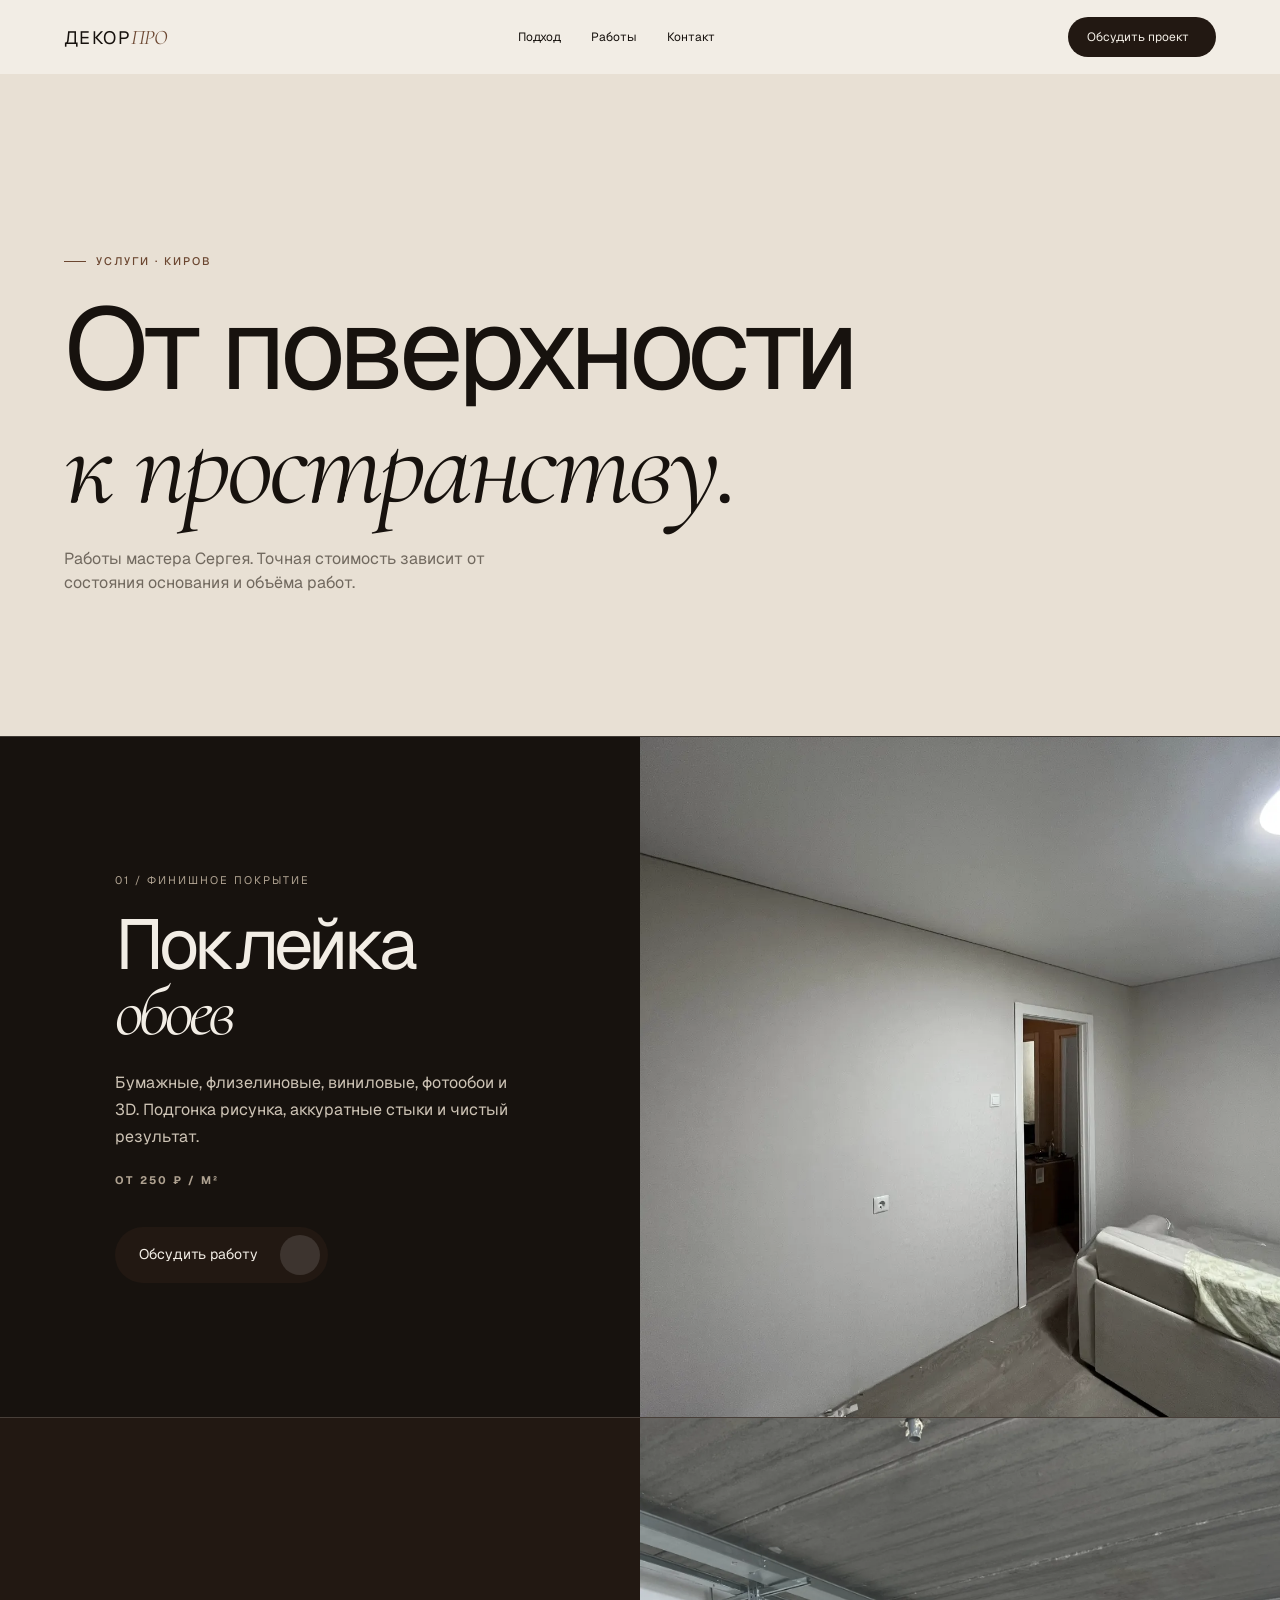
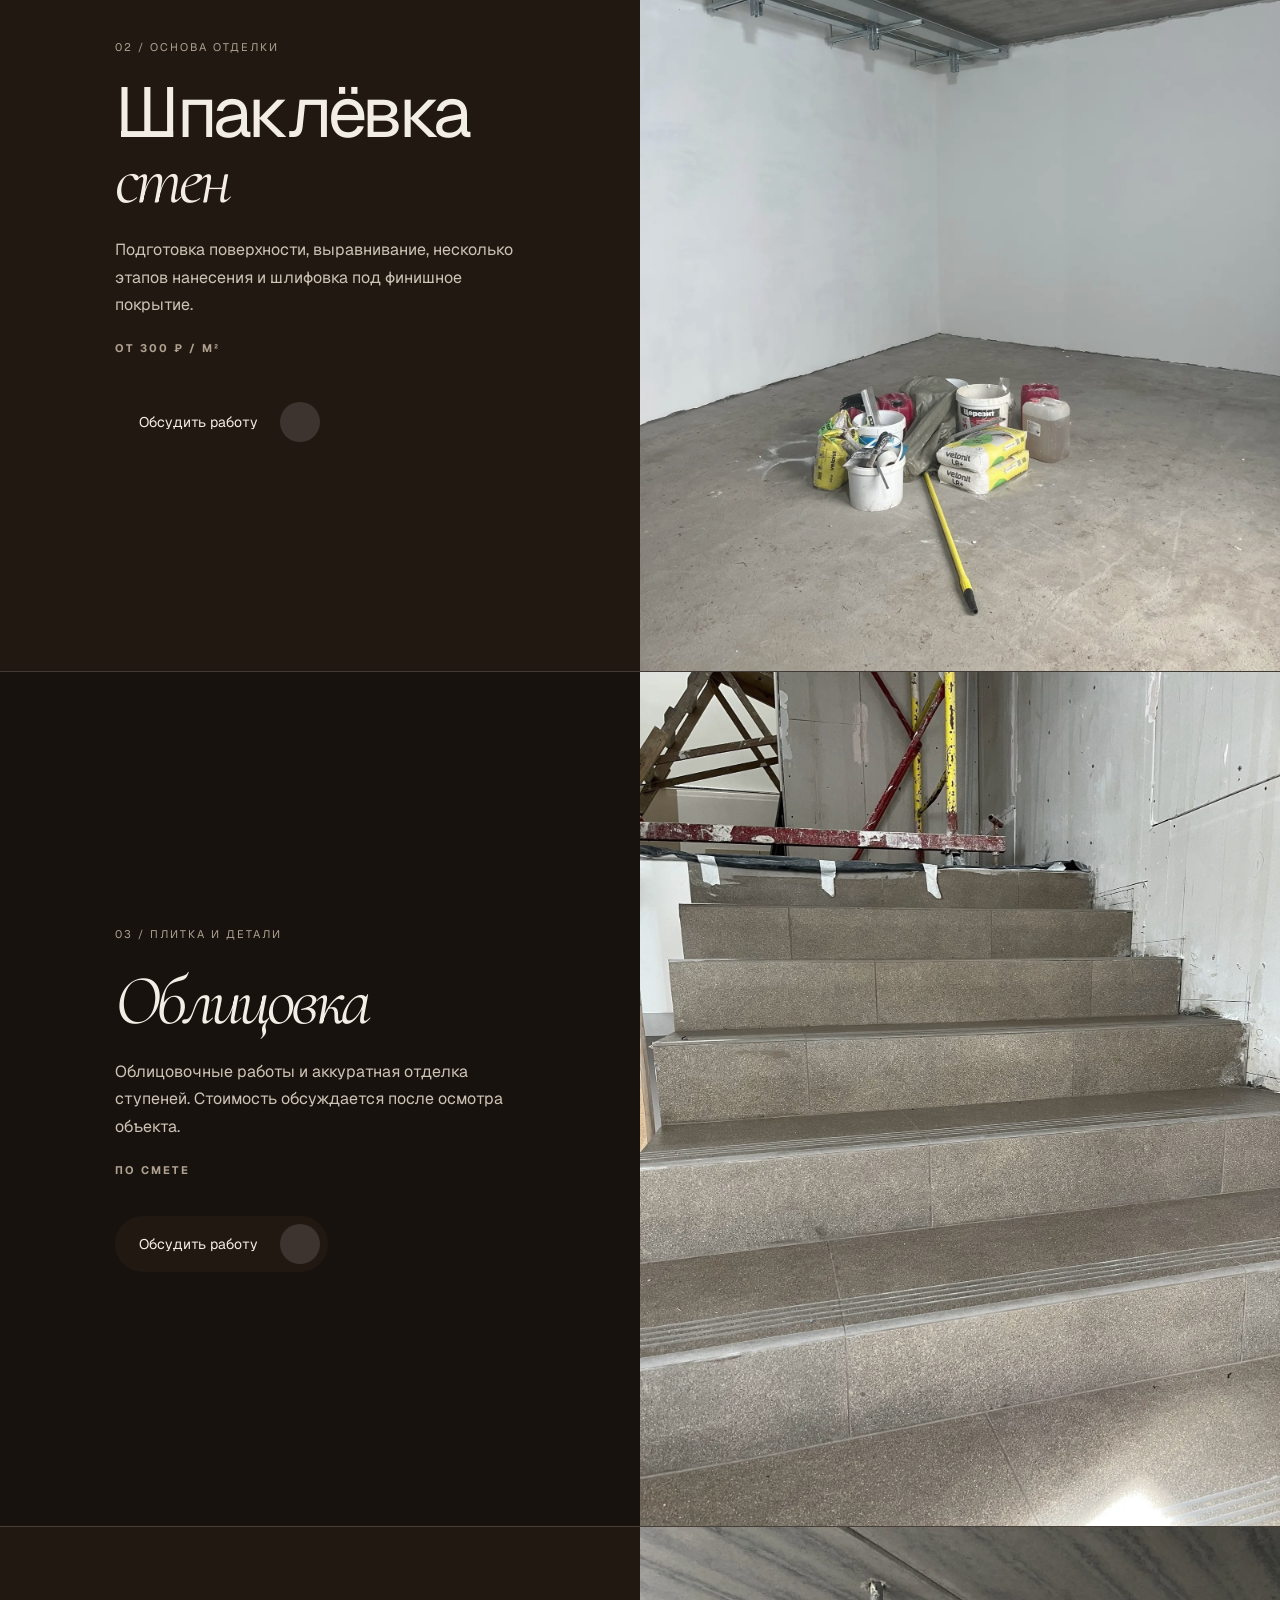
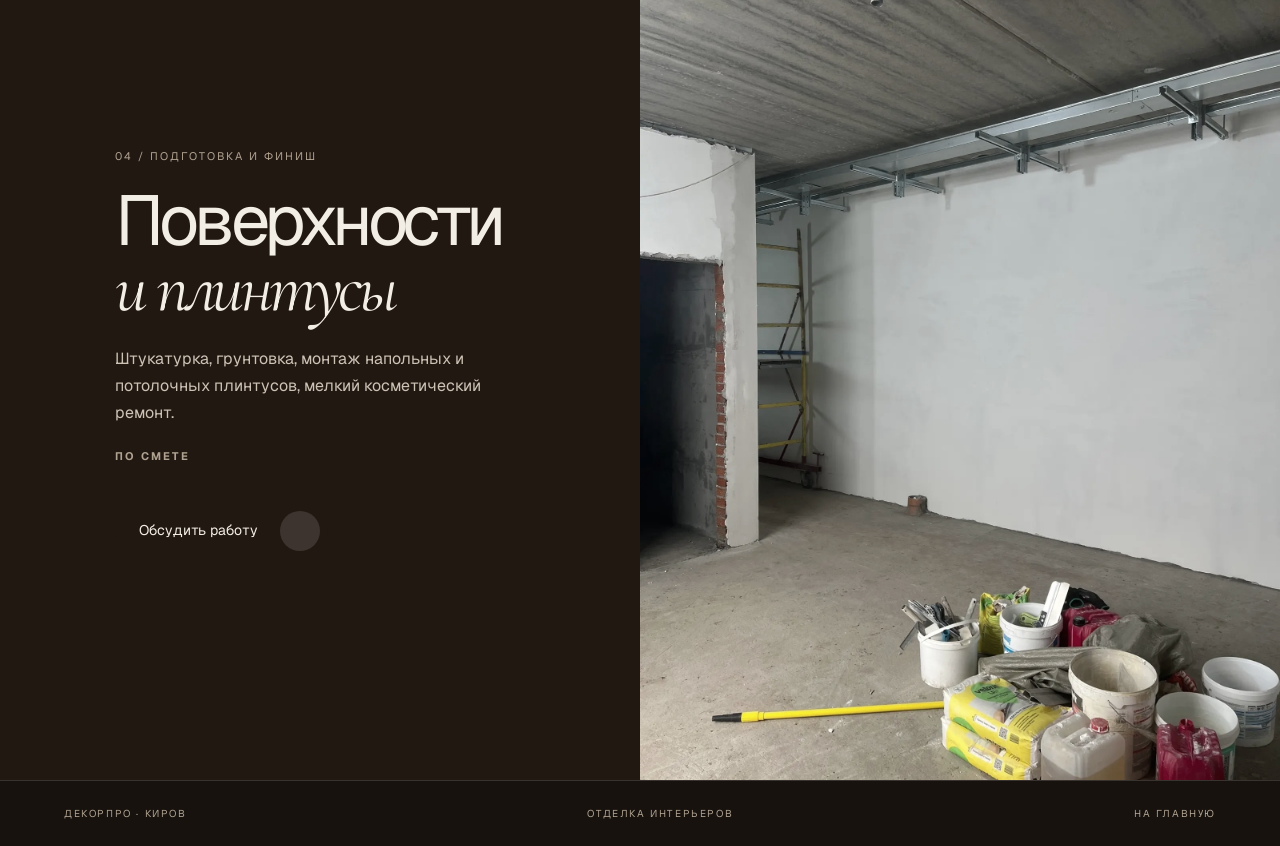
==== services.html @ c345dfd0 "Build DecorPro site and refine responsive interactions" ====
<!doctype html><html lang="ru"><head><meta charset="utf-8"><meta name="viewport" content="width=device-width,initial-scale=1"><meta name="description" content="Услуги ДекорПро в Кирове: поклейка обоев, шпаклёвка, облицовка, подготовка поверхностей."><title>Услуги — ДекорПро</title><link rel="preconnect" href="https://fonts.googleapis.com"><link rel="preconnect" href="https://fonts.gstatic.com" crossorigin><link href="https://fonts.googleapis.com/css2?family=Cormorant+Garamond:ital,wght@0,400;1,400;1,500&family=Geist:wght@300..600&display=swap" rel="stylesheet"><link rel="stylesheet" href="site.css"><link rel="stylesheet" href="services.css"></head><body><header class="nav static"><a class="wordmark" href="index.html">ДЕКОР<i>ПРО</i></a><nav><a href="index.html#approach">Подход</a><a href="index.html#works">Работы</a><a href="index.html#contact">Контакт</a></nav><a class="nav-cta" href="index.html#contact">Обсудить проект <b></b></a></header><main><section class="service-lead"><div class="wrap"><p class="kicker">Услуги · Киров</p><h1 class="display">От поверхности<br><span>к пространству.</span></h1><p>Работы мастера Сергея. Точная стоимость зависит от состояния основания и объёма работ.</p></div></section><section class="service-detail" id="wallpaper"><div class="service-copy"><span>01 / ФИНИШНОЕ ПОКРЫТИЕ</span><h2>Поклейка<br><i>обоев</i></h2><p>Бумажные, флизелиновые, виниловые, фотообои и 3D. Подгонка рисунка, аккуратные стыки и чистый результат.</p><strong>ОТ 250 ₽ / М²</strong><a class="pill" href="index.html#contact">Обсудить работу <b></b></a></div><img src="assets/oboi-1.webp" alt="Отделанная обоями комната"></section><section class="service-detail reverse" id="plaster"><div class="service-copy"><span>02 / ОСНОВА ОТДЕЛКИ</span><h2>Шпаклёвка<br><i>стен</i></h2><p>Подготовка поверхности, выравнивание, несколько этапов нанесения и шлифовка под финишное покрытие.</p><strong>ОТ 300 ₽ / М²</strong><a class="pill" href="index.html#contact">Обсудить работу <b></b></a></div><img src="assets/shpaklevka-1.webp" alt="Подготовленные стены помещения"></section><section class="service-detail" id="tiling"><div class="service-copy"><span>03 / ПЛИТКА И ДЕТАЛИ</span><h2><i>Облицовка</i></h2><p>Облицовочные работы и аккуратная отделка ступеней. Стоимость обсуждается после осмотра объекта.</p><strong>ПО СМЕТЕ</strong><a class="pill" href="index.html#contact">Обсудить работу <b></b></a></div><img src="assets/oblicovka-1.webp" alt="Облицованные лестничные ступени"></section><section class="service-detail reverse" id="preparation"><div class="service-copy"><span>04 / ПОДГОТОВКА И ФИНИШ</span><h2>Поверхности<br><i>и плинтусы</i></h2><p>Штукатурка, грунтовка, монтаж напольных и потолочных плинтусов, мелкий косметический ремонт.</p><strong>ПО СМЕТЕ</strong><a class="pill" href="index.html#contact">Обсудить работу <b></b></a></div><img src="assets/shpaklevka-2.webp" alt="Работы по подготовке поверхностей"></section></main><footer><span>ДЕКОРПРО · КИРОВ</span><span>ОТДЕЛКА ИНТЕРЬЕРОВ</span><a href="index.html">НА ГЛАВНУЮ </a></footer></body></html>
---- site.css ----
@import url('https://fonts.googleapis.com/css2?family=Cormorant+Garamond:ital,wght@0,400;1,400;1,500&family=Geist:wght@300..600&display=swap');
:root{--cream:#f2ede5;--linen:#e8e0d4;--sand:#afa291;--taupe:#8b7c69;--walnut:#6b4630;--espresso:#221812;--dark:#17120e;--ink:#17120e;--muted:#71695f;--hair:rgba(23,18,14,.14);--gutter:clamp(18px,5vw,70px);--max:1380px;--serif:'Cormorant Garamond',Georgia,serif;--sans:Geist,Arial,sans-serif;--ease:cubic-bezier(.23,1,.32,1)}
*{box-sizing:border-box}html{scroll-behavior:smooth}body{margin:0;background:var(--cream);color:var(--ink);font-family:var(--sans);line-height:1.5;overflow-x:clip}a{color:inherit;text-decoration:none}button,input,textarea{font:inherit}button{cursor:pointer}img{max-width:100%;display:block}p,h1,h2,h3{margin:0}.wrap{max-width:calc(var(--max) + 2 * var(--gutter));padding-inline:var(--gutter);margin:auto}.skip{position:fixed;z-index:1000;top:10px;left:10px;background:var(--dark);color:var(--cream);padding:10px 14px;transform:translateY(-150%)}.skip:focus{transform:none}:focus-visible{outline:2px solid var(--walnut);outline-offset:4px}.kicker{font-size:11px;text-transform:uppercase;letter-spacing:.18em;color:var(--walnut);font-weight:500;display:flex;gap:10px;align-items:center}.kicker:before{content:'';width:22px;height:1px;background:currentColor}.kicker.light{color:var(--sand)}.display,.heading,.contact-title{font-weight:400;letter-spacing:-.055em;line-height:.98}.display{font-size:clamp(3.5rem,9vw,9rem)}.heading{font-size:clamp(2.65rem,5.8vw,6.25rem);margin-top:20px}.display span,.heading span,.contact-title span,.modal h2 span{font-family:var(--serif);font-style:italic;font-weight:400;letter-spacing:-.035em}.dark{background:var(--dark);color:var(--cream)}
.intro-screen{position:fixed;z-index:200;inset:0;background:var(--cream);display:grid;place-content:center;text-align:center;gap:0;font-size:clamp(4rem,13vw,13rem);letter-spacing:-.09em;line-height:.65;animation:intro 1.45s var(--ease) forwards}.intro-screen i{font:italic 1em var(--serif);color:var(--walnut)}.intro-screen small{font:500 10px var(--sans);letter-spacing:.28em;margin-top:36px}.no-js .intro-screen{display:none}@keyframes intro{0%,55%{opacity:1;clip-path:inset(0)}100%{opacity:0;visibility:hidden;clip-path:inset(0 0 100% 0)}}
.nav{height:74px;position:fixed;inset:0 0 auto;z-index:40;display:flex;align-items:center;justify-content:space-between;padding:0 var(--gutter);transition:transform .45s var(--ease),background .3s,color .3s}.nav.scrolled{background:rgba(242,237,229,.92);backdrop-filter:blur(12px)}.nav.hidden{transform:translateY(-110%)}.wordmark{font-size:18px;letter-spacing:.08em}.wordmark i{font:italic 1.15em var(--serif);color:var(--walnut);letter-spacing:-.04em}.nav nav{display:flex;gap:30px;font-size:12px}.nav nav a{position:relative}.nav nav a:after{content:'';position:absolute;height:1px;background:currentColor;inset:auto 0 -5px;scale:0 1;transform-origin:left;transition:scale .3s}.nav nav a:hover:after{scale:1}.nav-cta{font-size:12px;border-bottom:1px solid var(--ink);padding-bottom:4px}.nav-cta b{color:var(--walnut);margin-left:8px}.burger,.mobile-menu{display:none}
.hero{padding-top:clamp(110px,16vh,185px)}.hero-copy{position:relative;z-index:2}.hero-lead{max-width:440px;font-size:clamp(15px,1.25vw,19px);line-height:1.65;margin-top:30px;color:var(--muted)}.hero-actions{display:flex;align-items:center;gap:28px;margin-top:34px}.pill{border:0;background:var(--espresso);color:var(--cream);border-radius:999px;min-height:56px;padding:7px 8px 7px 24px;display:inline-flex;align-items:center;gap:22px;font-size:14px;transition:background .3s,transform .3s}.pill b{display:grid;place-items:center;width:40px;height:40px;border-radius:50%;background:rgba(255,255,255,.12);font-size:17px;transition:transform .4s var(--ease)}.pill:hover{background:#3b2a20}.pill:hover b{transform:translateX(3px) rotate(-8deg)}.quiet-link{font-size:14px;border-bottom:1px solid var(--ink);padding-bottom:5px}.hero-stage{height:155vh;margin-top:clamp(65px,10vw,145px);position:relative}.hero-frame{position:sticky;top:0;margin:0 auto;width:min(83vw,1120px);height:100vh;border-radius:28px;overflow:hidden;transition:width .1s,border-radius .1s}.hero-frame img{width:100%;height:100%;object-fit:cover;object-position:center}.hero-frame figcaption{position:absolute;inset:auto 25px 22px;color:white;font-size:10px;letter-spacing:.14em;display:flex;justify-content:space-between;width:calc(100% - 50px);text-shadow:0 2px 10px #000}.hero-frame figcaption:before{content:'';position:absolute;inset:-25px -25px;background:linear-gradient(transparent,#0008);z-index:-1}
.manifesto{padding:clamp(110px,16vw,240px) 0}.word-scrub{font-size:clamp(2rem,4.6vw,5.5rem);line-height:1.08;letter-spacing:-.05em;max-width:1140px;margin-top:34px}.word-scrub span{color:var(--sand);transition:color .4s}.word-scrub span.on{color:var(--ink)}.principles{padding:clamp(100px,12vw,170px) 0}.section-head{max-width:1000px}.principle-grid{margin-top:clamp(65px,9vw,130px);display:grid;grid-template-columns:repeat(3,1fr);border-top:1px solid rgba(242,237,229,.2)}.principle-grid p{padding:25px 28px 0 0;font-size:clamp(16px,1.5vw,20px);line-height:1.55;color:#cdc3b5;border-right:1px solid rgba(242,237,229,.2);margin-right:28px}.process{padding:clamp(80px,12vw,160px) 0;background:var(--linen)}.process-grid{display:grid;grid-template-columns:1.05fr .95fr;gap:clamp(35px,8vw,120px)}.process-media{height:70vh;min-height:580px;position:sticky;top:11vh;overflow:hidden}.process-media img{height:100%;width:100%;object-fit:cover;transition:opacity .35s,transform .6s var(--ease)}.process-media img.changing{opacity:.25;transform:scale(1.04)}.process-count{position:absolute;inset:auto 20px 18px;display:flex;gap:12px;align-items:center;color:white;font-size:12px;letter-spacing:.15em}.process-count i{height:1px;background:white;width:35px}.process-list{padding-top:5px}.process-list .kicker{margin-bottom:35px}.process-list article{padding:24px 0;border-top:1px solid var(--hair);opacity:.38;transition:opacity .35s}.process-list article.is-active{opacity:1}.process-list article span{font-size:11px;letter-spacing:.15em;color:var(--walnut)}.process-list h3{font-size:clamp(25px,3vw,42px);font-weight:400;letter-spacing:-.04em;margin:8px 0}.process-list p{color:var(--muted);max-width:370px}.ticker{overflow:hidden;white-space:nowrap;background:var(--walnut);color:var(--cream);padding:21px 0;font-size:clamp(28px,4vw,60px);letter-spacing:-.04em}.ticker div{display:inline-block;animation:ticker 24s linear infinite}.ticker i{font-family:var(--serif);font-style:italic;color:var(--sand)}@keyframes ticker{to{transform:translateX(-50%)}}.portfolio{padding:clamp(100px,14vw,190px) 0}.section-head.side{max-width:none;display:flex;justify-content:space-between;align-items:end;gap:40px}.section-head.side>p{max-width:320px;color:var(--sand);font-size:15px}.gallery{margin-top:65px;display:grid;grid-template-columns:1.4fr .6fr;gap:28px}.gallery-main{aspect-ratio:1.1;overflow:hidden;background:var(--espresso)}.gallery-main img{width:100%;height:100%;object-fit:cover;transition:opacity .25s,transform .5s}.gallery-main img.fade{opacity:.2;transform:scale(1.03)}.gallery-copy{display:flex;flex-direction:column;justify-content:end}.gallery-copy>p{font-size:11px;letter-spacing:.16em;color:var(--sand)}.gallery-copy h3{font-size:clamp(28px,3vw,45px);font-weight:400;letter-spacing:-.04em;margin:8px 0 28px}.gallery-thumbs{display:grid;grid-template-columns:repeat(4,1fr);gap:8px}.gallery-thumbs button{padding:0;border:1px solid transparent;background:none;opacity:.55;transition:opacity .25s,border .25s}.gallery-thumbs button.active{opacity:1;border-color:var(--cream)}.gallery-thumbs img{width:100%;height:82px;object-fit:cover}.services{padding:clamp(100px,14vw,190px) 0}.service-list{border-top:1px solid var(--hair);margin-top:65px}.service-list a{display:grid;grid-template-columns:70px 1fr 160px 28px;gap:20px;align-items:center;padding:24px 0;border-bottom:1px solid var(--hair);transition:padding .35s,color .3s}.service-list a:hover{padding-inline:14px;color:var(--walnut)}.service-list span,.service-list small{font-size:11px;letter-spacing:.12em}.service-list strong{font-size:clamp(24px,3vw,42px);font-weight:400;letter-spacing:-.04em}.service-list b{font-size:22px;font-weight:400}.selector{padding:clamp(90px,12vw,160px) 0}.selector-grid{display:grid;grid-template-columns:1fr 1fr;gap:10vw}.repair-choice fieldset{border:0;padding:0;margin:0}.repair-choice legend{font-size:11px;text-transform:uppercase;letter-spacing:.16em;color:var(--sand);margin-bottom:18px}.repair-choice label{display:block;border-top:1px solid rgba(242,237,229,.22);padding:16px 0;font-size:clamp(22px,2.5vw,35px);cursor:pointer}.repair-choice label:last-of-type{border-bottom:1px solid rgba(242,237,229,.22)}.repair-choice input{position:absolute;opacity:0}.repair-choice label span{display:flex;justify-content:space-between}.repair-choice label span:after{content:'+';color:var(--sand);opacity:0;transition:opacity .25s}.repair-choice input:checked+span{color:var(--sand)}.repair-choice input:checked+span:after{opacity:1}.light-pill{background:var(--cream);color:var(--ink);margin-top:28px}.light-pill b{background:rgba(23,18,14,.08)}.form-hint{font-size:12px;color:var(--sand);margin-top:14px}.faq{padding:clamp(100px,14vw,190px) 0}.faq-list{margin-top:60px;border-top:1px solid var(--hair)}.faq-list article{border-bottom:1px solid var(--hair)}.faq-list button{width:100%;border:0;background:none;padding:23px 0;display:flex;text-align:left;align-items:center;justify-content:space-between;font-size:clamp(20px,2.3vw,34px);letter-spacing:-.04em}.faq-list button i{font-style:normal;color:var(--walnut);transition:transform .35s}.faq-list article>div{display:grid;grid-template-rows:0fr;transition:grid-template-rows .4s var(--ease)}.faq-list article>div p{overflow:hidden;max-width:680px;color:var(--muted);padding:0;transition:padding .4s}.faq-list article.open>div{grid-template-rows:1fr}.faq-list article.open>div p{padding:0 0 26px}.faq-list article.open button i{transform:rotate(45deg)}.contact{padding:clamp(110px,15vw,220px) 0 0;text-align:center;overflow:hidden}.contact .kicker{justify-content:center}.contact-title{font-size:clamp(3.8rem,9vw,10rem);margin:20px 0 26px}.contact>div>p:not(.kicker){max-width:540px;margin:0 auto;color:var(--sand);font-size:16px}.contact .pill{margin-top:35px}.big-brand{font-size:clamp(5rem,18vw,22rem);letter-spacing:-.1em;line-height:.72;margin-top:clamp(100px,13vw,200px);white-space:nowrap;color:rgba(242,237,229,.12)}.big-brand i{font:italic 1.08em var(--serif)}footer{background:var(--dark);color:var(--sand);border-top:1px solid rgba(242,237,229,.15);padding:25px var(--gutter);font-size:10px;letter-spacing:.16em;display:flex;justify-content:space-between}.modal{border:0;padding:0;background:transparent;max-width:620px;width:calc(100% - 30px)}.modal::backdrop{background:rgba(23,18,14,.68);backdrop-filter:blur(5px)}.modal form{position:relative;background:var(--cream);padding:clamp(28px,5vw,58px);display:grid;gap:14px}.modal h2{font-size:clamp(40px,5vw,66px);font-weight:400;line-height:.95;letter-spacing:-.05em;margin:10px 0 16px}.modal input,.modal textarea{border:0;border-bottom:1px solid var(--hair);background:transparent;padding:14px 0;outline:0}.modal textarea{resize:vertical}.modal-close{position:absolute;right:18px;top:14px;border:0;background:none;font-size:32px}.modal-note{font-size:11px;color:var(--muted);margin-top:5px}
@media(max-width:760px){.nav{height:62px}.nav nav,.nav-cta{display:none}.burger{display:grid;gap:5px;border:0;background:none;padding:12px}.burger span{width:24px;height:1px;background:currentColor;transition:transform .3s}.burger.open span:first-child{transform:translateY(3px) rotate(45deg)}.burger.open span:last-child{transform:translateY(-3px) rotate(-45deg)}.mobile-menu{position:fixed;z-index:35;inset:0;background:var(--dark);color:var(--cream);padding:110px var(--gutter) 30px;flex-direction:column;gap:16px;font-size:clamp(38px,11vw,62px);letter-spacing:-.06em;transform:translateY(-100%);transition:transform .55s var(--ease)}.mobile-menu.open{display:flex;transform:none}.mobile-menu a:last-child{font:italic .95em var(--serif);color:var(--sand);margin-top:auto}.hero{padding-top:120px}.hero-stage{height:110vh;margin-top:60px}.hero-frame{width:calc(100vw - 28px);height:70vh;top:15vh}.hero-frame figcaption{font-size:8px;inset:auto 15px 14px;width:calc(100% - 30px)}.hero-frame figcaption:before{inset:-16px -15px}.hero-actions{gap:18px}.process-grid,.selector-grid,.gallery{grid-template-columns:1fr}.process-media{height:52vh;min-height:360px;position:relative;top:auto}.process-list{margin-top:30px}.principle-grid{grid-template-columns:1fr}.principle-grid p{padding:20px 0;border-right:0;border-bottom:1px solid rgba(242,237,229,.2);margin:0}.section-head.side{display:block}.section-head.side>p{margin-top:22px}.gallery{margin-top:40px}.gallery-main{aspect-ratio:1/.9}.gallery-thumbs img{height:60px}.service-list{margin-top:42px}.service-list a{grid-template-columns:34px 1fr 22px;gap:11px}.service-list small{grid-column:2}.service-list b{grid-column:3;grid-row:1/3}.selector-grid{gap:50px}.faq-list{margin-top:42px}.contact{padding-top:110px}footer{gap:15px;flex-wrap:wrap}.intro-screen small{margin-top:20px}.word-scrub{line-height:1.12}}
/* Centered opening composition, aligned with the observed reference. */
.story{padding:clamp(100px,14vw,190px) 0;background:var(--linen)}.story-grid{display:grid;grid-template-columns:1.1fr .9fr;gap:8vw}.story-copy{padding-top:70px}.story-copy p{font-size:clamp(17px,1.5vw,22px);line-height:1.65;margin-bottom:24px;color:#4f463c}.story-copy span{font-size:10px;letter-spacing:.17em;color:var(--walnut)}.identity{padding:clamp(90px,12vw,160px) 0;background:var(--cream)}.identity-grid{display:grid;grid-template-columns:.4fr 1fr;gap:5vw;align-items:start}.identity-mark{font-size:clamp(4rem,11vw,12rem);letter-spacing:-.09em;line-height:1;margin-bottom:25px}.identity-mark i{font:italic 1.05em var(--serif);color:var(--walnut)}.identity-grid p:last-child{max-width:580px;color:var(--muted);font-size:clamp(18px,1.5vw,23px);line-height:1.55}.details{padding:clamp(100px,14vw,190px) 0;background:var(--cream)}.detail-grid{display:grid;grid-template-columns:repeat(3,1fr);gap:20px;margin-top:65px}.detail-card img{aspect-ratio:3/4;width:100%;object-fit:cover;background:var(--linen)}.detail-card:nth-child(2){padding-top:75px}.detail-card:nth-child(3){padding-top:150px}.detail-card span{display:block;color:var(--walnut);font-size:10px;letter-spacing:.16em;margin-top:20px}.detail-card h3{font-size:clamp(24px,2.5vw,36px);font-weight:400;letter-spacing:-.04em;margin:9px 0}.detail-card p{font-size:15px;color:var(--muted);line-height:1.6;max-width:340px}.motion-ready .split-reveal,.motion-ready .reveal,.motion-ready .detail-card,.motion-ready .story-copy{opacity:0;transform:translateY(32px);transition:opacity .8s var(--ease),transform .8s var(--ease)}.motion-ready .split-reveal.visible,.motion-ready .reveal.visible,.motion-ready .detail-card.visible,.motion-ready .story-copy.visible{opacity:1;transform:none}.motion-ready .hero .split-reveal,.motion-ready .hero .reveal{animation:hero-enter .8s var(--ease) 1.3s both}@keyframes hero-enter{from{opacity:0;transform:translateY(28px)}to{opacity:1;transform:none}}
@media(max-width:760px){.story-grid,.identity-grid{grid-template-columns:1fr}.story-copy{padding-top:15px}.detail-grid{grid-template-columns:1fr;gap:45px}.detail-card:nth-child(2),.detail-card:nth-child(3){padding-top:0}.detail-card img{aspect-ratio:4/3}.identity-mark{font-size:clamp(3.7rem,13vw,7rem)}}
.nav:not(.static){inset:10px 14px auto;height:56px;border-radius:999px;border:1px solid rgba(23,18,14,.06);background:rgba(242,237,229,.82);box-shadow:0 8px 24px rgba(34,24,18,.055);padding:0 18px;backdrop-filter:blur(16px)}
.nav-cta{border:0;border-radius:999px;padding:11px 19px;background:var(--espresso);color:var(--cream)}
.hero-copy{text-align:center}.hero-copy .kicker{justify-content:center;margin-bottom:28px}.hero-copy .display{font-size:clamp(2.65rem,8.7vw,9rem);line-height:.99}.hero-lead{max-width:590px;margin:30px auto 0}.hero-actions{justify-content:center}.hero-actions .quiet-link{border:1px solid var(--hair);border-radius:999px;padding:16px 24px}.hero-stage{margin-top:94px}.hero-frame{width:68vw;max-width:none}
@media(max-width:520px){.hero{padding-top:125px}.hero-actions{flex-wrap:wrap;gap:12px}.hero-copy .display{font-size:clamp(2.55rem,10vw,3.6rem)}.hero-stage{margin-top:65px}.hero-frame{width:88vw}.hero-lead{font-size:15px}}
@media(prefers-reduced-motion:reduce){*,*:before,*:after{animation-duration:.01ms!important;transition-duration:.01ms!important;scroll-behavior:auto!important}.intro-screen{display:none}.hero-frame{position:relative;top:auto}.hero-stage{height:auto;padding-bottom:20px}.mobile-menu{transition:none}}

.no-intro .hero .split-reveal,.no-intro .hero .reveal{animation-delay:.12s}
---- services.css ----
.nav.static{position:relative;background:var(--cream)}.service-lead{padding:clamp(100px,14vw,190px) 0 clamp(80px,11vw,145px);background:var(--linen)}.service-lead .display{margin-top:22px}.service-lead .display span{font-family:var(--serif);font-style:italic}.service-lead p:last-child{margin-top:25px;max-width:460px;color:var(--muted);font-size:16px}.service-detail{display:grid;grid-template-columns:1fr 1fr;min-height:680px;background:var(--dark);color:var(--cream);border-top:1px solid rgba(242,237,229,.18)}.service-detail.reverse{background:var(--espresso)}.service-detail img{width:100%;height:100%;min-height:680px;object-fit:cover;filter:saturate(.78)}.service-copy{padding:clamp(55px,9vw,150px);display:flex;justify-content:center;flex-direction:column;align-items:flex-start}.service-copy span,.service-copy strong{font-size:11px;letter-spacing:.18em;color:var(--sand)}.service-copy h2{font-size:clamp(3.2rem,5.5vw,6.5rem);font-weight:400;line-height:.92;letter-spacing:-.06em;margin:24px 0}.service-copy h2 i{font-family:var(--serif);font-style:italic;font-weight:400}.service-copy p{max-width:420px;color:#cdc3b5;line-height:1.7;font-size:16px}.service-copy strong{margin-top:22px}.service-copy .pill{margin-top:38px}@media(max-width:760px){.nav.static nav,.nav.static .nav-cta{display:none}.service-detail{grid-template-columns:1fr}.service-detail.reverse .service-copy{order:0}.service-detail img{min-height:0;height:420px}.service-copy{padding:75px var(--gutter)} }
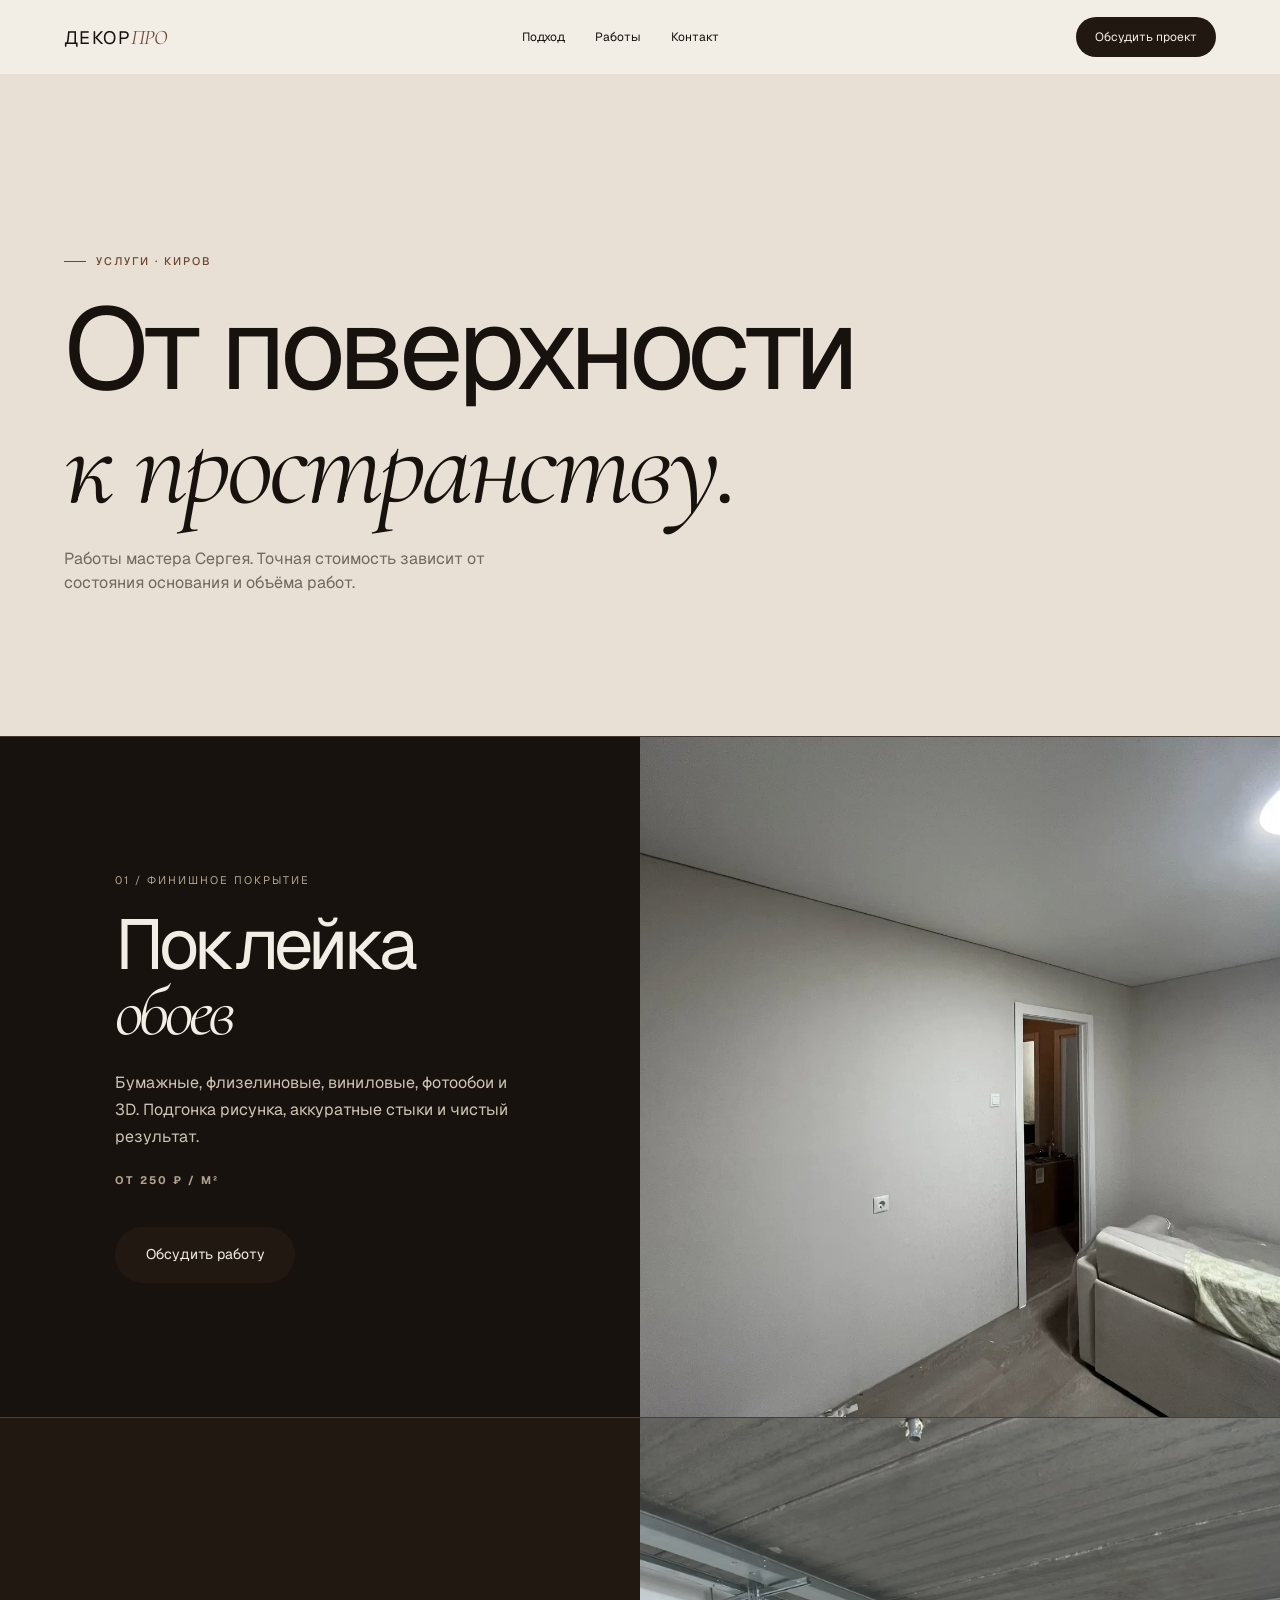
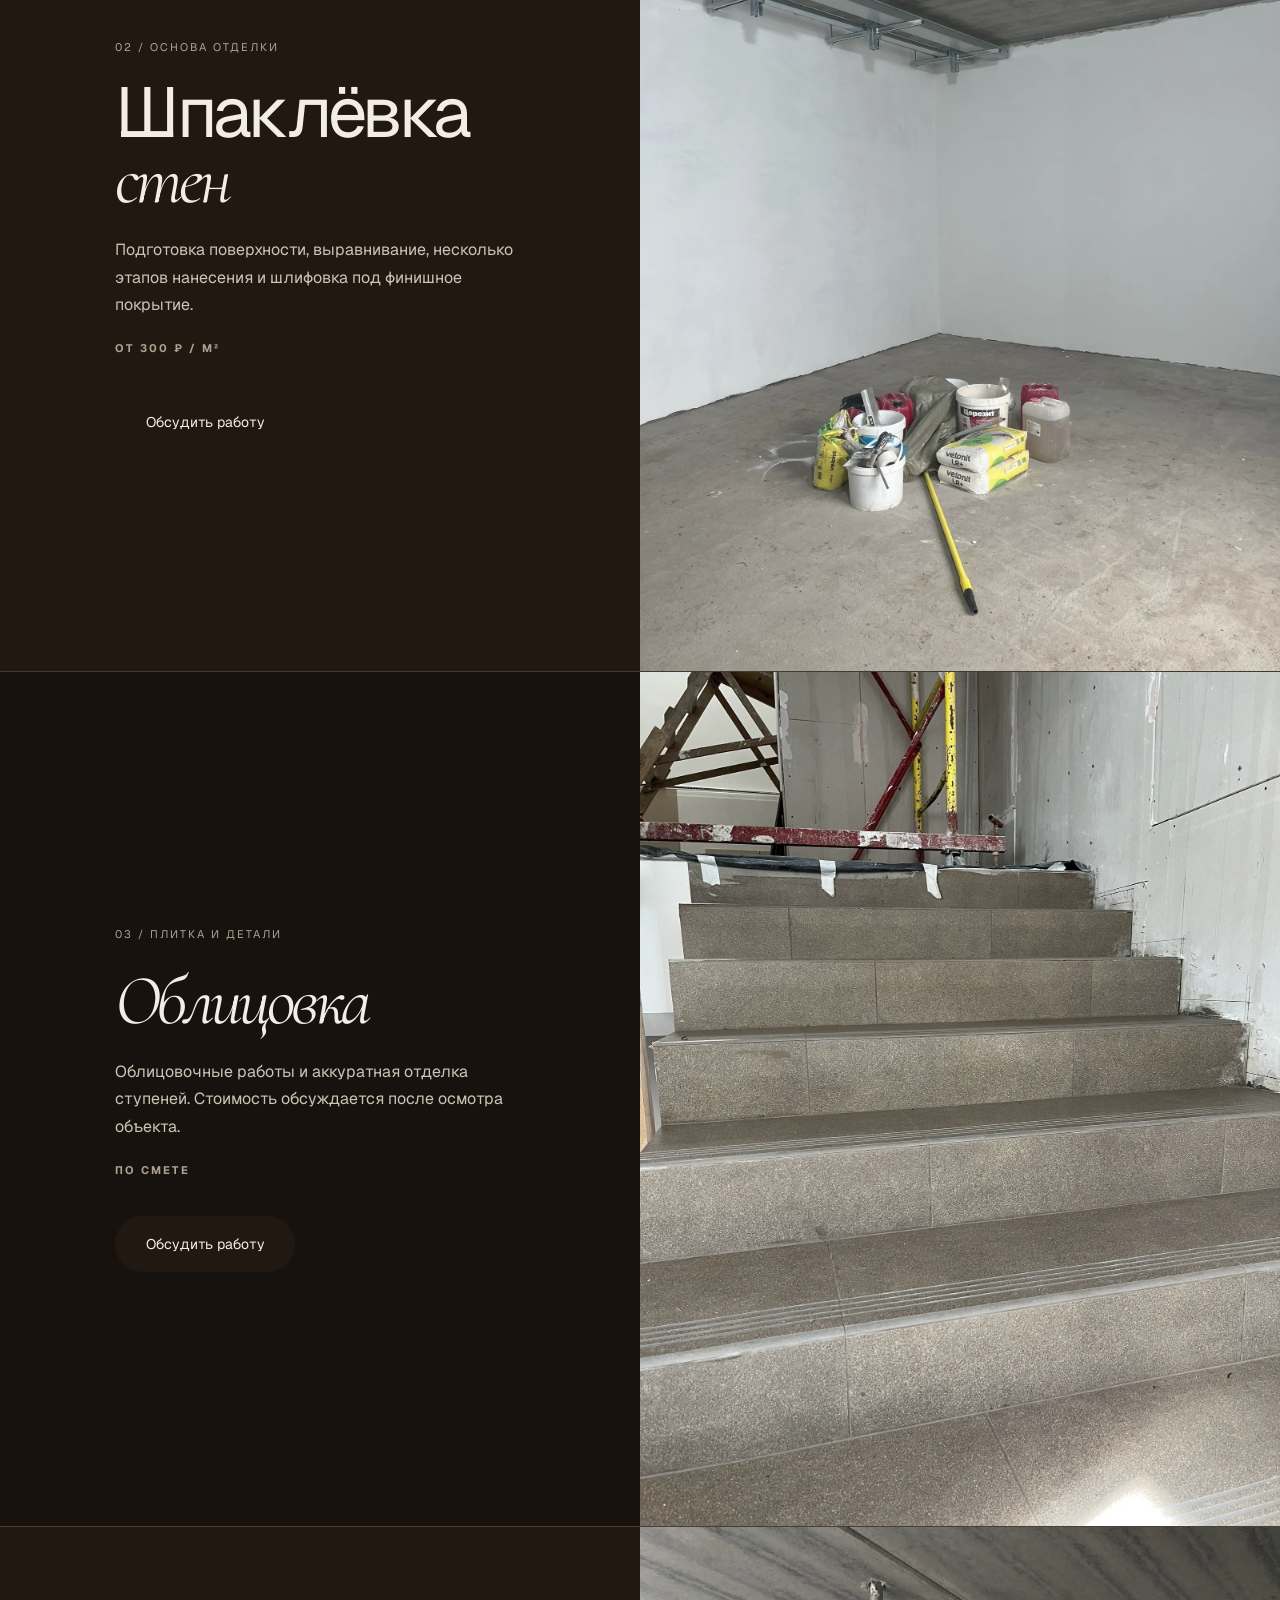
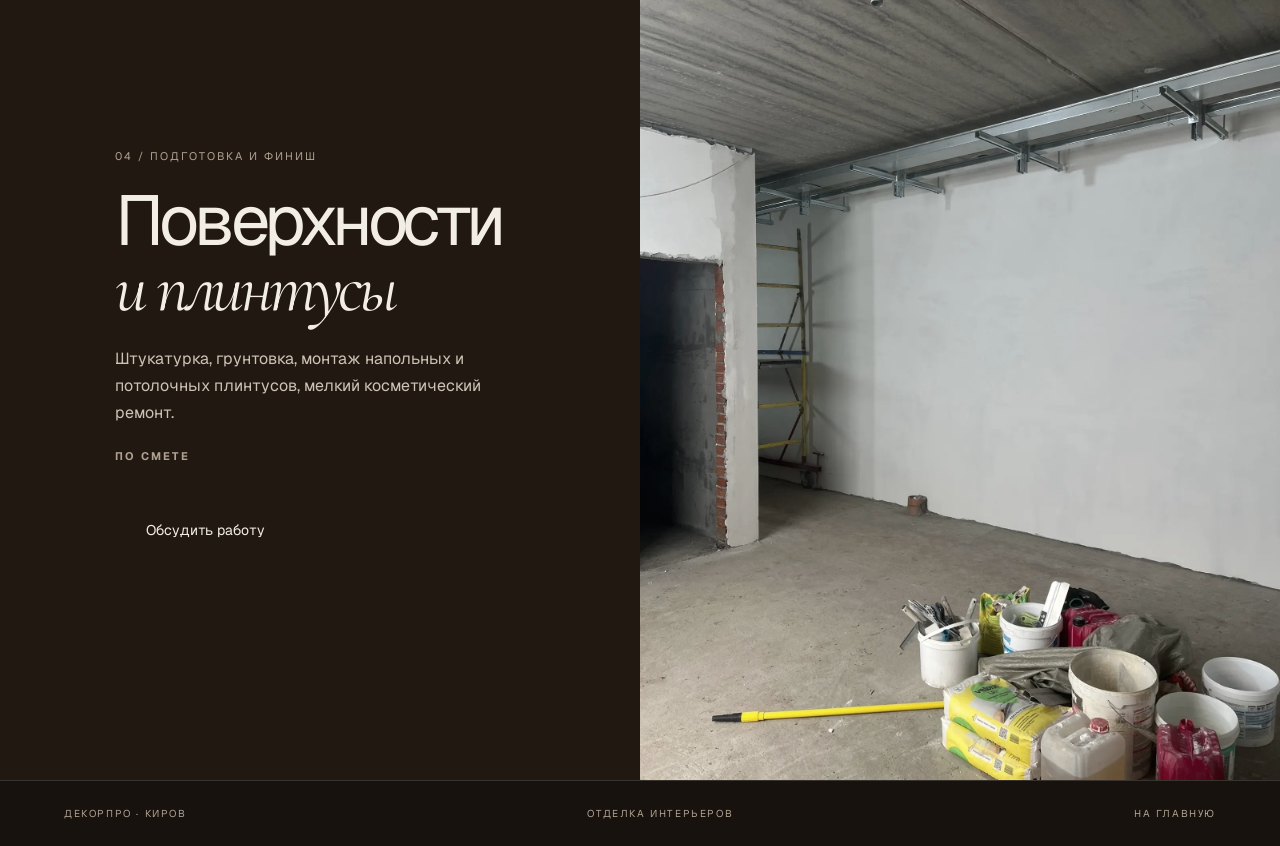
==== commit 0ce51bee: "Polish service page links and buttons" ====
--- a/services.html
+++ b/services.html
@@ -1 +1 @@
-<!doctype html><html lang="ru"><head><meta charset="utf-8"><meta name="viewport" content="width=device-width,initial-scale=1"><meta name="description" content="Услуги ДекорПро в Кирове: поклейка обоев, шпаклёвка, облицовка, подготовка поверхностей."><title>Услуги — ДекорПро</title><link rel="preconnect" href="https://fonts.googleapis.com"><link rel="preconnect" href="https://fonts.gstatic.com" crossorigin><link href="https://fonts.googleapis.com/css2?family=Cormorant+Garamond:ital,wght@0,400;1,400;1,500&family=Geist:wght@300..600&display=swap" rel="stylesheet"><link rel="stylesheet" href="site.css"><link rel="stylesheet" href="services.css"></head><body><header class="nav static"><a class="wordmark" href="index.html">ДЕКОР<i>ПРО</i></a><nav><a href="index.html#approach">Подход</a><a href="index.html#works">Работы</a><a href="index.html#contact">Контакт</a></nav><a class="nav-cta" href="index.html#contact">Обсудить проект <b></b></a></header><main><section class="service-lead"><div class="wrap"><p class="kicker">Услуги · Киров</p><h1 class="display">От поверхности<br><span>к пространству.</span></h1><p>Работы мастера Сергея. Точная стоимость зависит от состояния основания и объёма работ.</p></div></section><section class="service-detail" id="wallpaper"><div class="service-copy"><span>01 / ФИНИШНОЕ ПОКРЫТИЕ</span><h2>Поклейка<br><i>обоев</i></h2><p>Бумажные, флизелиновые, виниловые, фотообои и 3D. Подгонка рисунка, аккуратные стыки и чистый результат.</p><strong>ОТ 250 ₽ / М²</strong><a class="pill" href="index.html#contact">Обсудить работу <b></b></a></div><img src="assets/oboi-1.webp" alt="Отделанная обоями комната"></section><section class="service-detail reverse" id="plaster"><div class="service-copy"><span>02 / ОСНОВА ОТДЕЛКИ</span><h2>Шпаклёвка<br><i>стен</i></h2><p>Подготовка поверхности, выравнивание, несколько этапов нанесения и шлифовка под финишное покрытие.</p><strong>ОТ 300 ₽ / М²</strong><a class="pill" href="index.html#contact">Обсудить работу <b></b></a></div><img src="assets/shpaklevka-1.webp" alt="Подготовленные стены помещения"></section><section class="service-detail" id="tiling"><div class="service-copy"><span>03 / ПЛИТКА И ДЕТАЛИ</span><h2><i>Облицовка</i></h2><p>Облицовочные работы и аккуратная отделка ступеней. Стоимость обсуждается после осмотра объекта.</p><strong>ПО СМЕТЕ</strong><a class="pill" href="index.html#contact">Обсудить работу <b></b></a></div><img src="assets/oblicovka-1.webp" alt="Облицованные лестничные ступени"></section><section class="service-detail reverse" id="preparation"><div class="service-copy"><span>04 / ПОДГОТОВКА И ФИНИШ</span><h2>Поверхности<br><i>и плинтусы</i></h2><p>Штукатурка, грунтовка, монтаж напольных и потолочных плинтусов, мелкий косметический ремонт.</p><strong>ПО СМЕТЕ</strong><a class="pill" href="index.html#contact">Обсудить работу <b></b></a></div><img src="assets/shpaklevka-2.webp" alt="Работы по подготовке поверхностей"></section></main><footer><span>ДЕКОРПРО · КИРОВ</span><span>ОТДЕЛКА ИНТЕРЬЕРОВ</span><a href="index.html">НА ГЛАВНУЮ </a></footer></body></html>
+<!doctype html><html lang="ru"><head><meta charset="utf-8"><meta name="viewport" content="width=device-width,initial-scale=1"><meta name="description" content="Услуги ДекорПро в Кирове: поклейка обоев, шпаклёвка, облицовка, подготовка поверхностей."><title>Услуги — ДекорПро</title><link rel="preconnect" href="https://fonts.googleapis.com"><link rel="preconnect" href="https://fonts.gstatic.com" crossorigin><link href="https://fonts.googleapis.com/css2?family=Cormorant+Garamond:ital,wght@0,400;1,400;1,500&family=Geist:wght@300..600&display=swap" rel="stylesheet"><link rel="stylesheet" href="site.css"><link rel="stylesheet" href="services.css"></head><body><header class="nav static"><a class="wordmark" href="index.html">ДЕКОР<i>ПРО</i></a><nav><a href="index.html#approach">Подход</a><a href="index.html#works">Работы</a><a href="index.html#contact">Контакт</a></nav><a class="nav-cta" href="index.html#services">Обсудить проект</a></header><main><section class="service-lead"><div class="wrap"><p class="kicker">Услуги · Киров</p><h1 class="display">От поверхности<br><span>к пространству.</span></h1><p>Работы мастера Сергея. Точная стоимость зависит от состояния основания и объёма работ.</p></div></section><section class="service-detail" id="wallpaper"><div class="service-copy"><span>01 / ФИНИШНОЕ ПОКРЫТИЕ</span><h2>Поклейка<br><i>обоев</i></h2><p>Бумажные, флизелиновые, виниловые, фотообои и 3D. Подгонка рисунка, аккуратные стыки и чистый результат.</p><strong>ОТ 250 ₽ / М²</strong><a class="pill" href="index.html#contact">Обсудить работу</a></div><img src="assets/oboi-1.webp" alt="Отделанная обоями комната"></section><section class="service-detail reverse" id="plaster"><div class="service-copy"><span>02 / ОСНОВА ОТДЕЛКИ</span><h2>Шпаклёвка<br><i>стен</i></h2><p>Подготовка поверхности, выравнивание, несколько этапов нанесения и шлифовка под финишное покрытие.</p><strong>ОТ 300 ₽ / М²</strong><a class="pill" href="index.html#contact">Обсудить работу</a></div><img src="assets/shpaklevka-1.webp" alt="Подготовленные стены помещения"></section><section class="service-detail" id="tiling"><div class="service-copy"><span>03 / ПЛИТКА И ДЕТАЛИ</span><h2><i>Облицовка</i></h2><p>Облицовочные работы и аккуратная отделка ступеней. Стоимость обсуждается после осмотра объекта.</p><strong>ПО СМЕТЕ</strong><a class="pill" href="index.html#contact">Обсудить работу</a></div><img src="assets/oblicovka-1.webp" alt="Облицованные лестничные ступени"></section><section class="service-detail reverse" id="preparation"><div class="service-copy"><span>04 / ПОДГОТОВКА И ФИНИШ</span><h2>Поверхности<br><i>и плинтусы</i></h2><p>Штукатурка, грунтовка, монтаж напольных и потолочных плинтусов, мелкий косметический ремонт.</p><strong>ПО СМЕТЕ</strong><a class="pill" href="index.html#contact">Обсудить работу</a></div><img src="assets/shpaklevka-2.webp" alt="Работы по подготовке поверхностей"></section></main><footer><span>ДЕКОРПРО · КИРОВ</span><span>ОТДЕЛКА ИНТЕРЬЕРОВ</span><a href="index.html">НА ГЛАВНУЮ </a></footer></body></html>
--- a/services.css
+++ b/services.css
@@ -1 +1,5 @@
 .nav.static{position:relative;background:var(--cream)}.service-lead{padding:clamp(100px,14vw,190px) 0 clamp(80px,11vw,145px);background:var(--linen)}.service-lead .display{margin-top:22px}.service-lead .display span{font-family:var(--serif);font-style:italic}.service-lead p:last-child{margin-top:25px;max-width:460px;color:var(--muted);font-size:16px}.service-detail{display:grid;grid-template-columns:1fr 1fr;min-height:680px;background:var(--dark);color:var(--cream);border-top:1px solid rgba(242,237,229,.18)}.service-detail.reverse{background:var(--espresso)}.service-detail img{width:100%;height:100%;min-height:680px;object-fit:cover;filter:saturate(.78)}.service-copy{padding:clamp(55px,9vw,150px);display:flex;justify-content:center;flex-direction:column;align-items:flex-start}.service-copy span,.service-copy strong{font-size:11px;letter-spacing:.18em;color:var(--sand)}.service-copy h2{font-size:clamp(3.2rem,5.5vw,6.5rem);font-weight:400;line-height:.92;letter-spacing:-.06em;margin:24px 0}.service-copy h2 i{font-family:var(--serif);font-style:italic;font-weight:400}.service-copy p{max-width:420px;color:#cdc3b5;line-height:1.7;font-size:16px}.service-copy strong{margin-top:22px}.service-copy .pill{margin-top:38px}@media(max-width:760px){.nav.static nav,.nav.static .nav-cta{display:none}.service-detail{grid-template-columns:1fr}.service-detail.reverse .service-copy{order:0}.service-detail img{min-height:0;height:420px}.service-copy{padding:75px var(--gutter)} }
+
+.service-copy .pill{justify-content:center;padding:0 24px;min-width:180px}
+.nav.static .nav-cta{display:inline-flex;align-items:center;justify-content:center}
+
